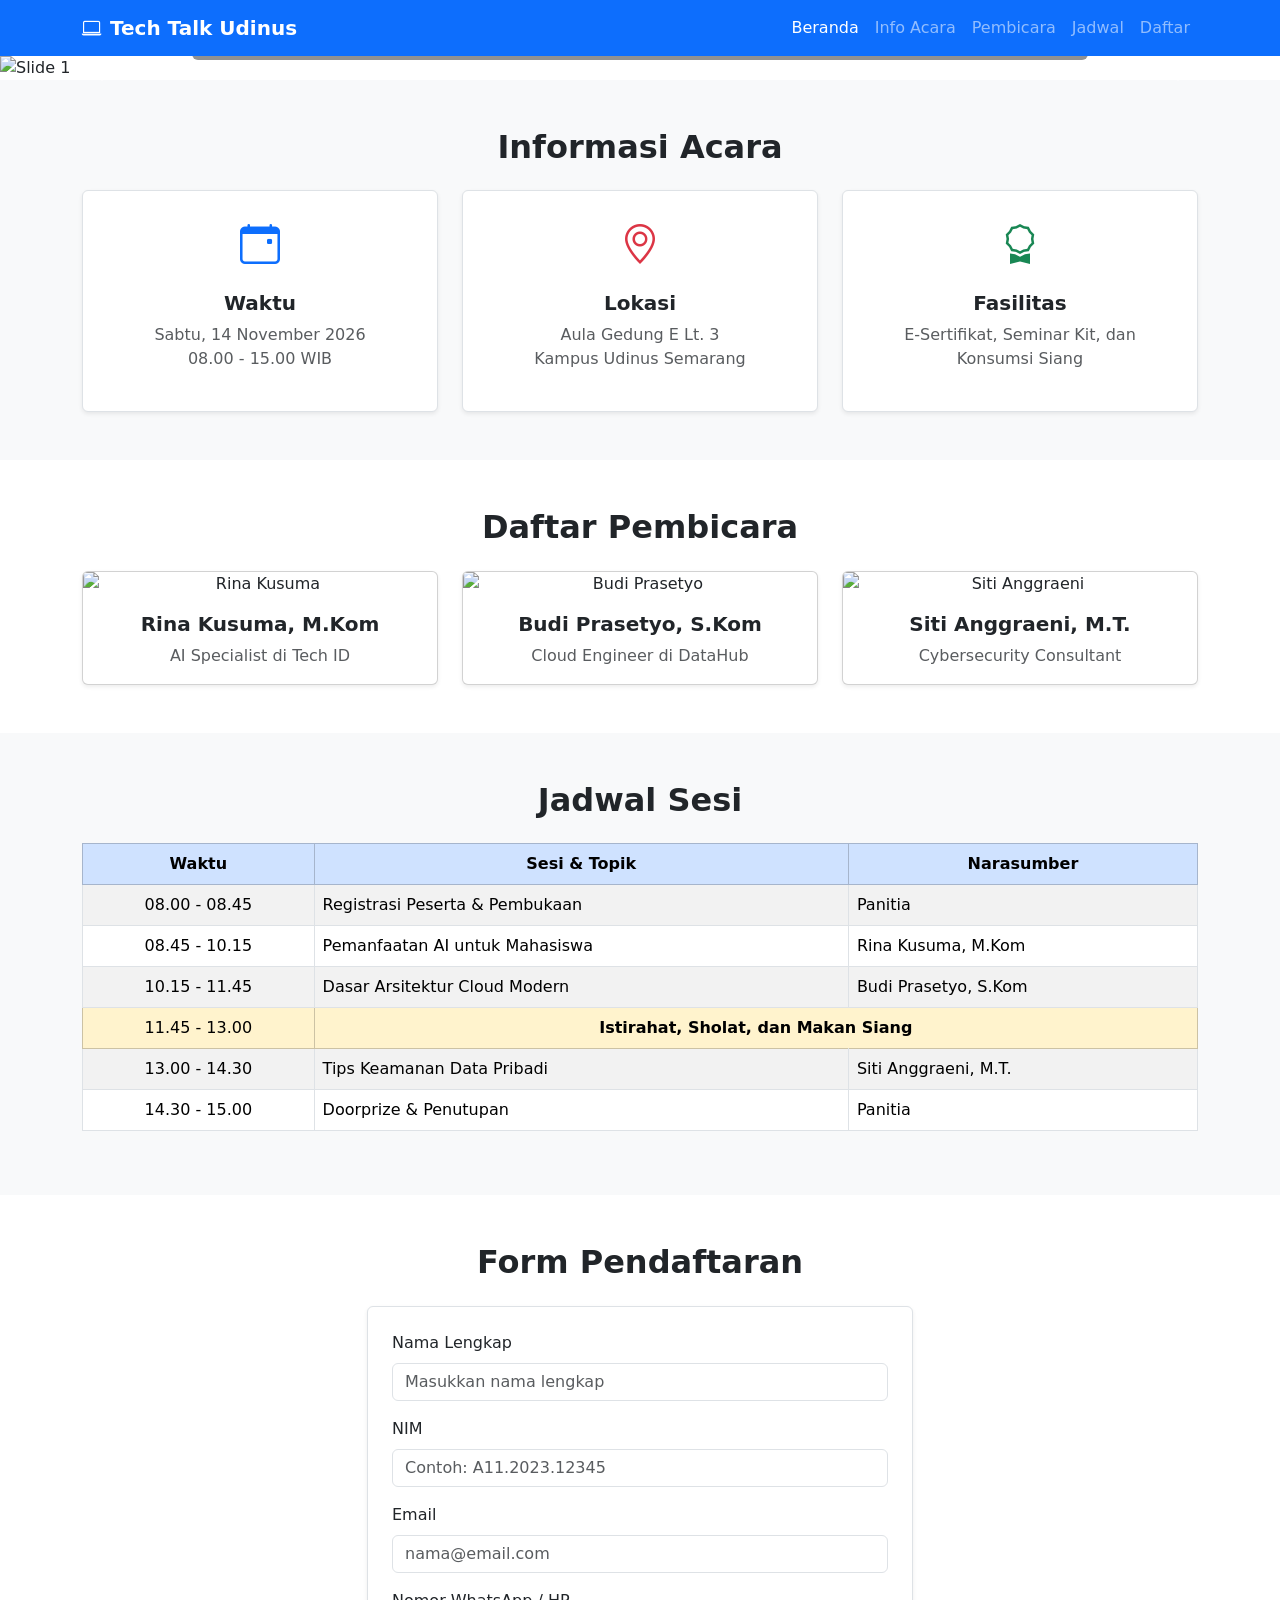
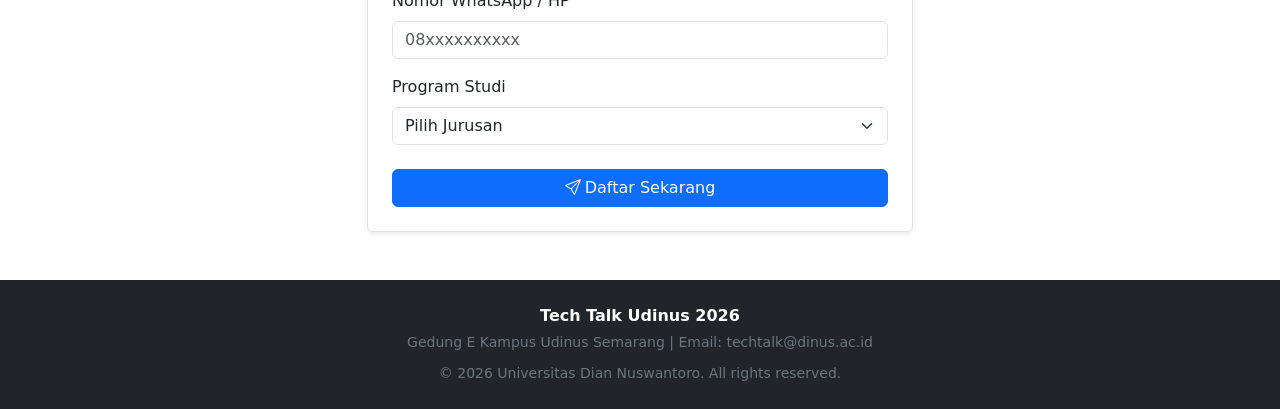
==== index.html @ ed598b99 "Initial commit" ====
<!DOCTYPE html>
<html lang="id">
<head>
  <meta charset="UTF-8">
  <meta name="viewport" content="width=device-width, initial-scale=1.0">
  <title>Tech Talk Udinus</title>

  <!-- Bootstrap 5 CSS CDN -->
  <link href="https://cdn.jsdelivr.net/npm/bootstrap@5.3.3/dist/css/bootstrap.min.css" rel="stylesheet">

  <!-- Bootstrap Icons CDN -->
  <link rel="stylesheet" href="https://cdn.jsdelivr.net/npm/bootstrap-icons@1.11.3/font/bootstrap-icons.min.css">
</head>
<body>

  <!-- ================= 1. NAVBAR ================= -->
  <nav class="navbar navbar-expand-lg navbar-dark bg-primary sticky-top">
    <div class="container">
      <a class="navbar-brand fw-bold" href="#">
        <i class="bi bi-laptop me-2"></i>Tech Talk Udinus
      </a>
      <button class="navbar-toggler" type="button" data-bs-toggle="collapse" data-bs-target="#navbarNav">
        <span class="navbar-toggler-icon"></span>
      </button>
      <div class="collapse navbar-collapse" id="navbarNav">
        <ul class="navbar-nav ms-auto">
          <li class="nav-item"><a class="nav-link active" href="#beranda">Beranda</a></li>
          <li class="nav-item"><a class="nav-link" href="#tentang">Info Acara</a></li>
          <li class="nav-item"><a class="nav-link" href="#pembicara">Pembicara</a></li>
          <li class="nav-item"><a class="nav-link" href="#jadwal">Jadwal</a></li>
          <li class="nav-item"><a class="nav-link" href="#daftar">Daftar</a></li>
        </ul>
      </div>
    </div>
  </nav>

  <!-- ================= 2. CAROUSEL (3 SLIDE) ================= -->
  <div id="beranda" class="carousel slide" data-bs-ride="carousel">
    <div class="carousel-indicators">
      <button type="button" data-bs-target="#beranda" data-bs-slide-to="0" class="active"></button>
      <button type="button" data-bs-target="#beranda" data-bs-slide-to="1"></button>
      <button type="button" data-bs-target="#beranda" data-bs-slide-to="2"></button>
    </div>
    <div class="carousel-inner">
      <div class="carousel-item active">
        <img src="https://picsum.photos/1200/400?random=1" class="d-block w-100" alt="Slide 1">
        <div class="carousel-caption d-none d-md-block bg-dark bg-opacity-50 rounded p-2">
          <h5>Seminar Nasional Tech Talk 2026</h5>
          <p>Membahas tren teknologi masa depan bersama praktisi ahli.</p>
        </div>
      </div>
      <div class="carousel-item">
        <img src="https://picsum.photos/1200/400?random=2" class="d-block w-100" alt="Slide 2">
        <div class="carousel-caption d-none d-md-block bg-dark bg-opacity-50 rounded p-2">
          <h5>Pembicara Berpengalaman</h5>
          <p>Belajar langsung dari pakar industri software dan data.</p>
        </div>
      </div>
      <div class="carousel-item">
        <img src="https://picsum.photos/1200/400?random=3" class="d-block w-100" alt="Slide 3">
        <div class="carousel-caption d-none d-md-block bg-dark bg-opacity-50 rounded p-2">
          <h5>Dapatkan Sertifikat & Doorprize</h5>
          <p>Terbuka untuk seluruh mahasiswa Udinus.</p>
        </div>
      </div>
    </div>
    <button class="carousel-control-prev" type="button" data-bs-target="#beranda" data-bs-slide="prev">
      <span class="carousel-control-prev-icon"></span>
    </button>
    <button class="carousel-control-next" type="button" data-bs-target="#beranda" data-bs-slide="next">
      <span class="carousel-control-next-icon"></span>
    </button>
  </div>

  <!-- ================= 3. INFO ACARA ================= -->
  <section id="tentang" class="py-5 bg-light">
    <div class="container text-center">
      <h2 class="fw-bold mb-4">Informasi Acara</h2>
      <div class="row g-4">
        <div class="col-md-4">
          <div class="p-4 bg-white border rounded shadow-sm h-100">
            <i class="bi bi-calendar-event text-primary fs-1"></i>
            <h5 class="mt-3 fw-bold">Waktu</h5>
            <p class="text-muted">Sabtu, 14 November 2026<br>08.00 - 15.00 WIB</p>
          </div>
        </div>
        <div class="col-md-4">
          <div class="p-4 bg-white border rounded shadow-sm h-100">
            <i class="bi bi-geo-alt text-danger fs-1"></i>
            <h5 class="mt-3 fw-bold">Lokasi</h5>
            <p class="text-muted">Aula Gedung E Lt. 3<br>Kampus Udinus Semarang</p>
          </div>
        </div>
        <div class="col-md-4">
          <div class="p-4 bg-white border rounded shadow-sm h-100">
            <i class="bi bi-award text-success fs-1"></i>
            <h5 class="mt-3 fw-bold">Fasilitas</h5>
            <p class="text-muted">E-Sertifikat, Seminar Kit, dan Konsumsi Siang</p>
          </div>
        </div>
      </div>
    </div>
  </section>

  <!-- ================= 4. PEMBICARA (CARD & GRID) ================= -->
  <section id="pembicara" class="py-5">
    <div class="container text-center">
      <h2 class="fw-bold mb-4">Daftar Pembicara</h2>
      <div class="row g-4">
        <!-- Card 1 -->
        <div class="col-12 col-md-4">
          <div class="card h-100 shadow-sm">
            <img src="https://picsum.photos/300/200?random=11" class="card-img-top" alt="Rina Kusuma">
            <div class="card-body">
              <h5 class="card-title fw-bold">Rina Kusuma, M.Kom</h5>
              <p class="card-text text-muted">AI Specialist di Tech ID</p>
            </div>
          </div>
        </div>
        <!-- Card 2 -->
        <div class="col-12 col-md-4">
          <div class="card h-100 shadow-sm">
            <img src="https://picsum.photos/300/200?random=12" class="card-img-top" alt="Budi Prasetyo">
            <div class="card-body">
              <h5 class="card-title fw-bold">Budi Prasetyo, S.Kom</h5>
              <p class="card-text text-muted">Cloud Engineer di DataHub</p>
            </div>
          </div>
        </div>
        <!-- Card 3 -->
        <div class="col-12 col-md-4">
          <div class="card h-100 shadow-sm">
            <img src="https://picsum.photos/300/200?random=13" class="card-img-top" alt="Siti Anggraeni">
            <div class="card-body">
              <h5 class="card-title fw-bold">Siti Anggraeni, M.T.</h5>
              <p class="card-text text-muted">Cybersecurity Consultant</p>
            </div>
          </div>
        </div>
      </div>
    </div>
  </section>

  <!-- ================= 5. JADWAL ACARA (TABLE) ================= -->
  <section id="jadwal" class="py-5 bg-light">
    <div class="container">
      <h2 class="fw-bold text-center mb-4">Jadwal Sesi</h2>
      <div class="table-responsive">
        <table class="table table-bordered table-striped align-middle">
          <thead class="table-primary text-center">
            <tr>
              <th>Waktu</th>
              <th>Sesi & Topik</th>
              <th>Narasumber</th>
            </tr>
          </thead>
          <tbody>
            <tr>
              <td class="text-center">08.00 - 08.45</td>
              <td>Registrasi Peserta & Pembukaan</td>
              <td>Panitia</td>
            </tr>
            <tr>
              <td class="text-center">08.45 - 10.15</td>
              <td>Pemanfaatan AI untuk Mahasiswa</td>
              <td>Rina Kusuma, M.Kom</td>
            </tr>
            <tr>
              <td class="text-center">10.15 - 11.45</td>
              <td>Dasar Arsitektur Cloud Modern</td>
              <td>Budi Prasetyo, S.Kom</td>
            </tr>
            <tr class="table-warning text-center">
              <td>11.45 - 13.00</td>
              <td colspan="2"><strong>Istirahat, Sholat, dan Makan Siang</strong></td>
            </tr>
            <tr>
              <td class="text-center">13.00 - 14.30</td>
              <td>Tips Keamanan Data Pribadi</td>
              <td>Siti Anggraeni, M.T.</td>
            </tr>
            <tr>
              <td class="text-center">14.30 - 15.00</td>
              <td>Doorprize & Penutupan</td>
              <td>Panitia</td>
            </tr>
          </tbody>
        </table>
      </div>
    </div>
  </section>

  <!-- ================= 6. FORM PENDAFTARAN ================= -->
  <section id="daftar" class="py-5">
    <div class="container">
      <h2 class="fw-bold text-center mb-4">Form Pendaftaran</h2>
      <div class="row justify-content-center">
        <div class="col-md-8 col-lg-6">
          <form class="card p-4 shadow-sm border">
            <!-- Nama -->
            <div class="mb-3">
              <label for="nama" class="form-label">Nama Lengkap</label>
              <input type="text" class="form-control" id="nama" placeholder="Masukkan nama lengkap" required>
            </div>
            <!-- NIM -->
            <div class="mb-3">
              <label for="nim" class="form-label">NIM</label>
              <input type="text" class="form-control" id="nim" placeholder="Contoh: A11.2023.12345" required>
            </div>
            <!-- Email -->
            <div class="mb-3">
              <label for="email" class="form-label">Email</label>
              <input type="email" class="form-control" id="email" placeholder="nama@email.com" required>
            </div>
            <!-- No HP -->
            <div class="mb-3">
              <label for="nohp" class="form-label">Nomor WhatsApp / HP</label>
              <input type="tel" class="form-control" id="nohp" placeholder="08xxxxxxxxxx" required>
            </div>
            <!-- Jurusan -->
            <div class="mb-3">
              <label for="jurusan" class="form-label">Program Studi</label>
              <select class="form-select" id="jurusan" required>
                <option value="" selected disabled>Pilih Jurusan</option>
                <option value="Teknik Informatika">Teknik Informatika</option>
                <option value="Sistem Informasi">Sistem Informasi</option>
                <option value="Desain Komunikasi Visual">Desain Komunikasi Visual</option>
                <option value="Ilmu Komunikasi">Ilmu Komunikasi</option>
              </select>
            </div>
            <!-- Tombol -->
            <button type="submit" class="btn btn-primary w-100 mt-2">
              <i class="bi bi-send me-1"></i>Daftar Sekarang
            </button>
          </form>
        </div>
      </div>
    </div>
  </section>

  <!-- ================= 7. FOOTER ================= -->
  <footer class="bg-dark text-white text-center py-4">
    <div class="container">
      <p class="mb-1 fw-bold">Tech Talk Udinus 2026</p>
      <p class="text-secondary small mb-2">Gedung E Kampus Udinus Semarang | Email: techtalk@dinus.ac.id</p>
      <small class="text-secondary">&copy; 2026 Universitas Dian Nuswantoro. All rights reserved.</small>
    </div>
  </footer>

  <!-- Bootstrap 5 JS Bundle CDN (Wajib buat Carousel & Navbar Mobile) -->
  <script src="https://cdn.jsdelivr.net/npm/bootstrap@5.3.3/dist/js/bootstrap.bundle.min.js"></script>
</body>
</html>
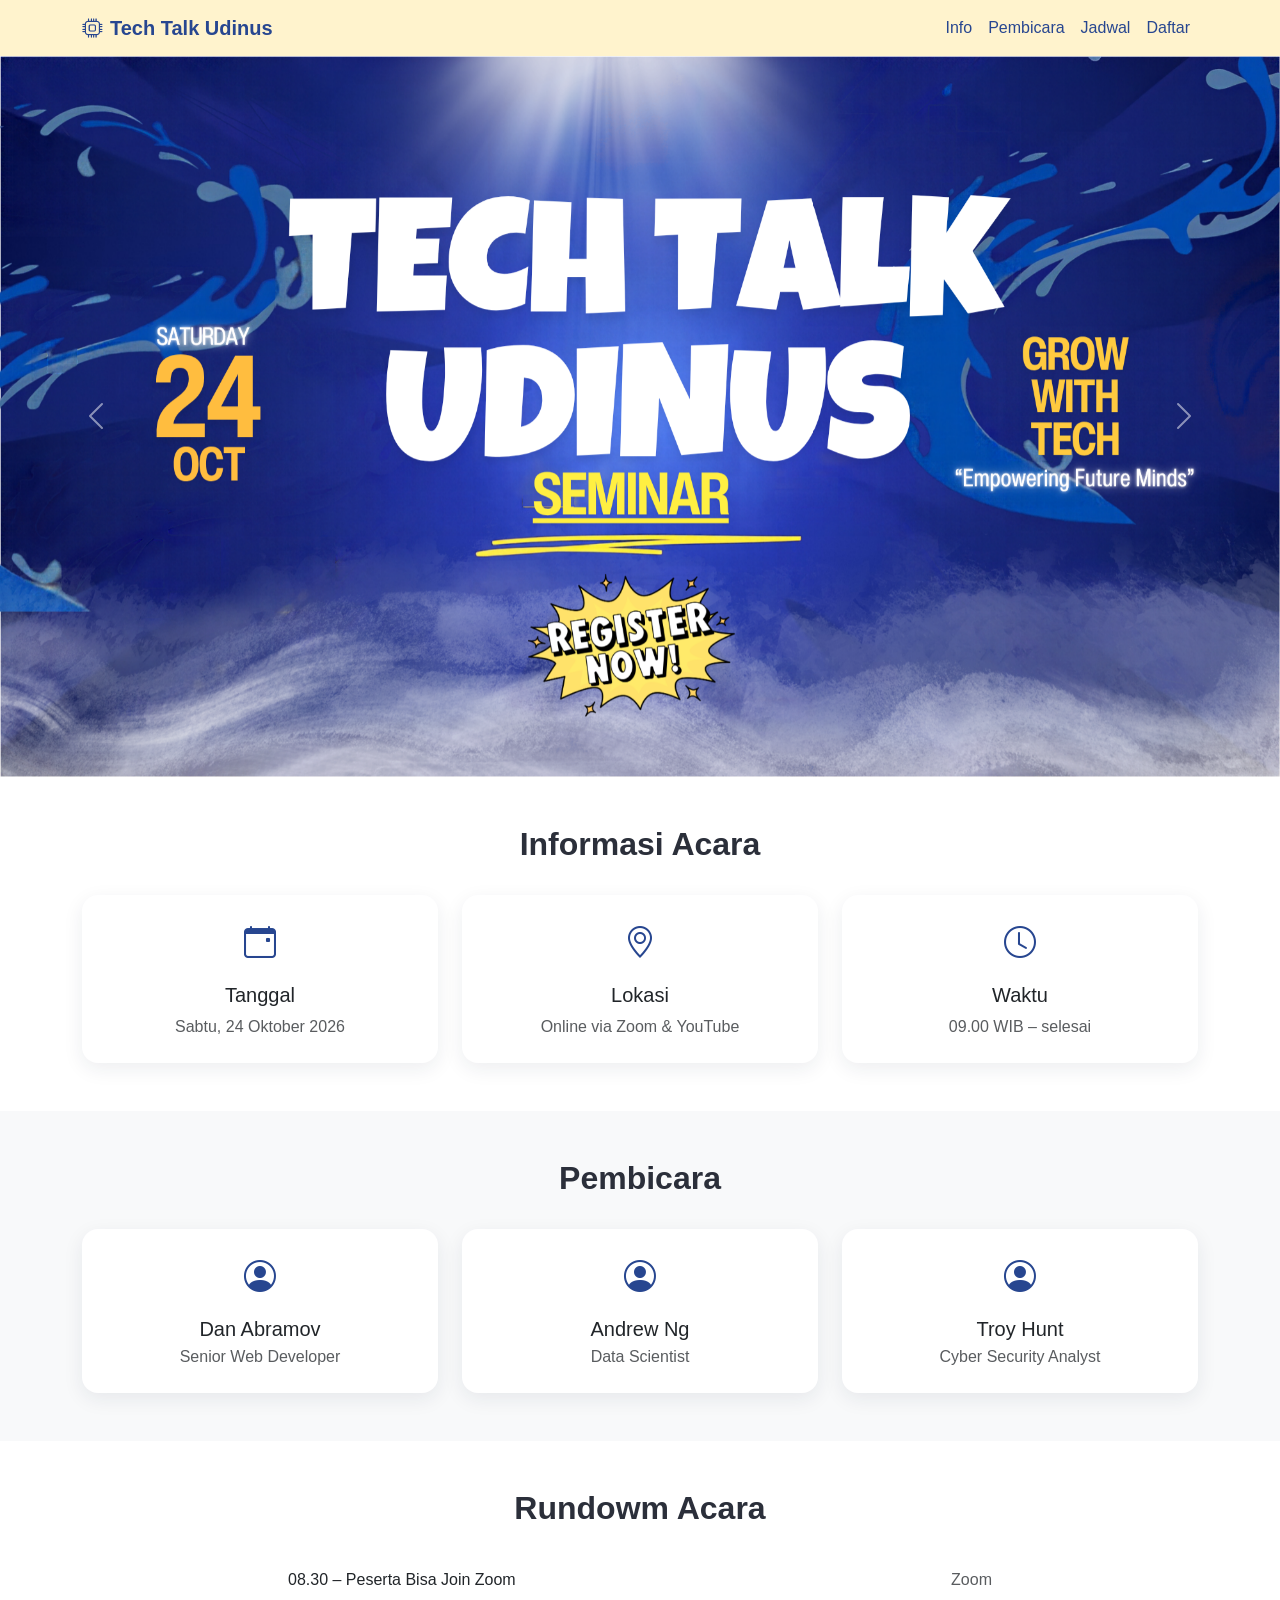
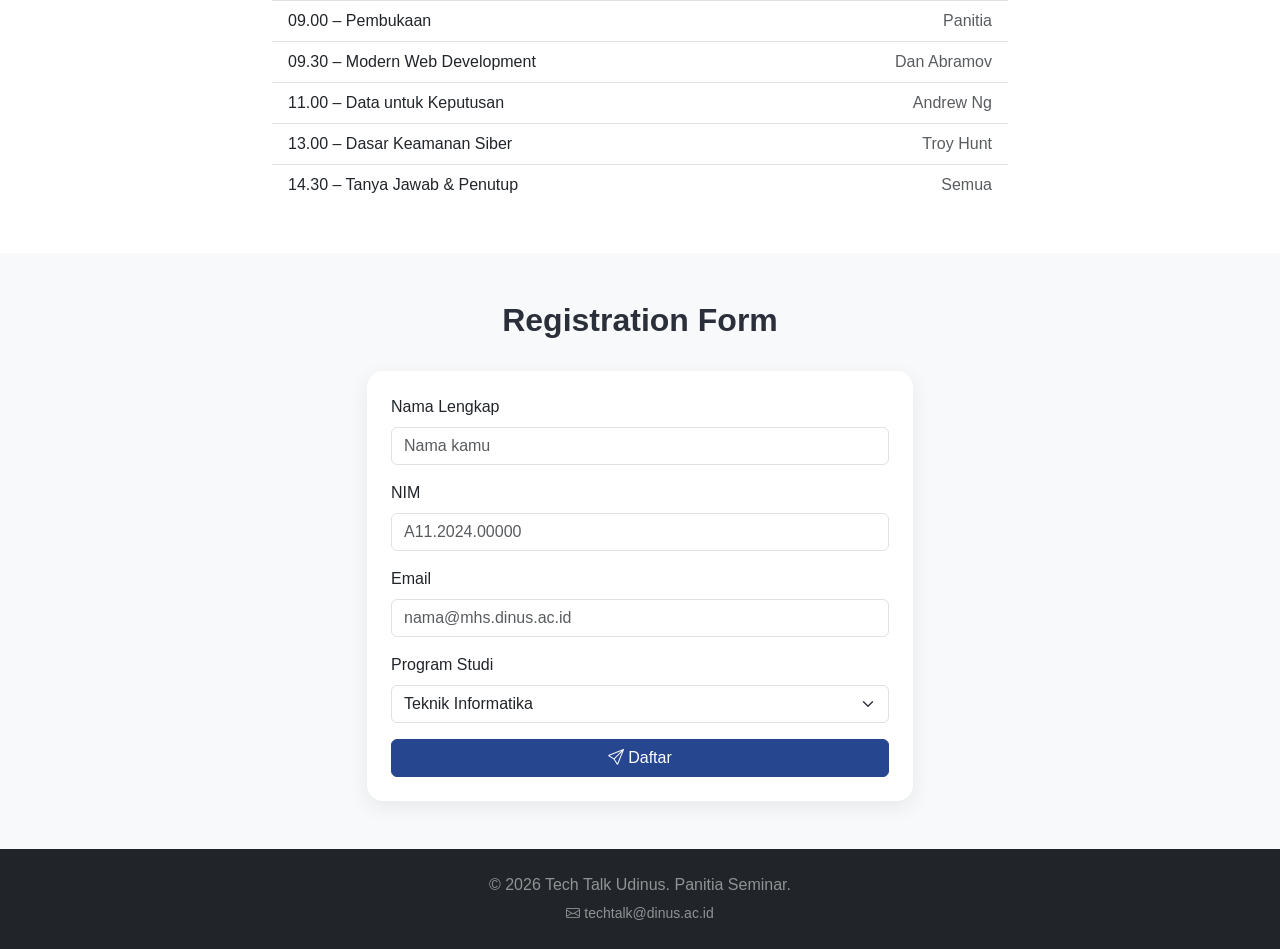
==== commit e3bea0af: "rename index file dan merubah layout serta asset yang tak terpakai" ====
--- a/index.html
+++ b/index.html
@@ -2,252 +2,173 @@
 <html lang="id">
 <head>
   <meta charset="UTF-8">
-  <meta name="viewport" content="width=device-width, initial-scale=1.0">
+  <meta name="viewport" content="width=device-width, initial-scale=1">
   <title>Tech Talk Udinus</title>
-
-  <!-- Bootstrap 5 CSS CDN -->
   <link href="https://cdn.jsdelivr.net/npm/bootstrap@5.3.3/dist/css/bootstrap.min.css" rel="stylesheet">
-
-  <!-- Bootstrap Icons CDN -->
-  <link rel="stylesheet" href="https://cdn.jsdelivr.net/npm/bootstrap-icons@1.11.3/font/bootstrap-icons.min.css">
+  <link href="https://cdn.jsdelivr.net/npm/bootstrap-icons@1.11.3/font/bootstrap-icons.css" rel="stylesheet">
+  <link href="https://fonts.googleapis.com/css2?family=Poppins:wght@400;600;700&display=swap" rel="stylesheet">
+  <link href="style.css" rel="stylesheet">
 </head>
 <body>
-
-  <!-- ================= 1. NAVBAR ================= -->
-  <nav class="navbar navbar-expand-lg navbar-dark bg-primary sticky-top">
-    <div class="container">
-      <a class="navbar-brand fw-bold" href="#">
-        <i class="bi bi-laptop me-2"></i>Tech Talk Udinus
-      </a>
-      <button class="navbar-toggler" type="button" data-bs-toggle="collapse" data-bs-target="#navbarNav">
-        <span class="navbar-toggler-icon"></span>
-      </button>
-      <div class="collapse navbar-collapse" id="navbarNav">
-        <ul class="navbar-nav ms-auto">
-          <li class="nav-item"><a class="nav-link active" href="#beranda">Beranda</a></li>
-          <li class="nav-item"><a class="nav-link" href="#tentang">Info Acara</a></li>
-          <li class="nav-item"><a class="nav-link" href="#pembicara">Pembicara</a></li>
-          <li class="nav-item"><a class="nav-link" href="#jadwal">Jadwal</a></li>
-          <li class="nav-item"><a class="nav-link" href="#daftar">Daftar</a></li>
-        </ul>
+  
+  <nav class="navbar navbar-expand-lg navbar-light bg-warning-subtle sticky-top">
+  <div class="container">
+    <a class="navbar-brand" href="#"><i class="bi bi-cpu me-2"></i>Tech Talk Udinus</a>
+    <button class="navbar-toggler" type="button" data-bs-toggle="collapse" data-bs-target="#menu">
+      <span class="navbar-toggler-icon"></span>
+    </button>
+    <div class="collapse navbar-collapse" id="menu">
+      <ul class="navbar-nav ms-auto">
+        <li class="nav-item"><a class="nav-link" href="#info">Info</a></li>
+        <li class="nav-item"><a class="nav-link" href="#pembicara">Pembicara</a></li>
+        <li class="nav-item"><a class="nav-link" href="#jadwal">Jadwal</a></li>
+        <li class="nav-item"><a class="nav-link" href="#daftar">Daftar</a></li>
+      </ul>
+    </div>
+  </div>
+</nav>
+  
+  <div id="hero" class="carousel slide" data-bs-ride="carousel">
+    <div class="carousel-inner">
+      <div class="carousel-item active">
+        <a href="#daftar"><img src="Asset/Banner Utamaa.png" class="d-block w-100" alt="Tech Talk Udinus 2026"></a>
+      </div>
+      <div class="carousel-item">
+        <img src="Asset/Banner 02.png" class="d-block w-100" alt="Belajar dari Praktisi">
+      </div>
+      <div class="carousel-item">
+        <img src="Asset/Banner 3.png" class="d-block w-100" alt="Gratis dan Bersertifikat">
       </div>
     </div>
-  </nav>
-
-  <!-- ================= 2. CAROUSEL (3 SLIDE) ================= -->
-  <div id="beranda" class="carousel slide" data-bs-ride="carousel">
-    <div class="carousel-indicators">
-      <button type="button" data-bs-target="#beranda" data-bs-slide-to="0" class="active"></button>
-      <button type="button" data-bs-target="#beranda" data-bs-slide-to="1"></button>
-      <button type="button" data-bs-target="#beranda" data-bs-slide-to="2"></button>
-    </div>
-    <div class="carousel-inner">
-      <div class="carousel-item active">
-        <img src="https://picsum.photos/1200/400?random=1" class="d-block w-100" alt="Slide 1">
-        <div class="carousel-caption d-none d-md-block bg-dark bg-opacity-50 rounded p-2">
-          <h5>Seminar Nasional Tech Talk 2026</h5>
-          <p>Membahas tren teknologi masa depan bersama praktisi ahli.</p>
+    <button class="carousel-control-prev" data-bs-target="#hero" data-bs-slide="prev">
+      <span class="carousel-control-prev-icon"></span>
+    </button>
+    <button class="carousel-control-next" data-bs-target="#hero" data-bs-slide="next">
+      <span class="carousel-control-next-icon"></span>
+    </button>
+  </div>
+  
+  <section id="info" class="py-5">
+    <div class="container text-center">
+      <h2 class="section-title">Informasi Acara</h2>
+      <div class="row g-4">
+        <div class="col-12 col-md-4">
+          <div class="card h-100 p-4">
+            <i class="bi bi-calendar-event icon-box"></i>
+            <h5 class="mt-3">Tanggal</h5>
+            <p class="text-muted mb-0">Sabtu, 24 Oktober 2026</p>
+          </div>
         </div>
-      </div>
-      <div class="carousel-item">
-        <img src="https://picsum.photos/1200/400?random=2" class="d-block w-100" alt="Slide 2">
-        <div class="carousel-caption d-none d-md-block bg-dark bg-opacity-50 rounded p-2">
-          <h5>Pembicara Berpengalaman</h5>
-          <p>Belajar langsung dari pakar industri software dan data.</p>
+        <div class="col-12 col-md-4">
+          <div class="card h-100 p-4">
+            <i class="bi bi-geo-alt icon-box"></i>
+            <h5 class="mt-3">Lokasi</h5>
+            <p class="text-muted mb-0">Online via Zoom &amp; YouTube</p>
+          </div>
         </div>
-      </div>
-      <div class="carousel-item">
-        <img src="https://picsum.photos/1200/400?random=3" class="d-block w-100" alt="Slide 3">
-        <div class="carousel-caption d-none d-md-block bg-dark bg-opacity-50 rounded p-2">
-          <h5>Dapatkan Sertifikat & Doorprize</h5>
-          <p>Terbuka untuk seluruh mahasiswa Udinus.</p>
+        <div class="col-12 col-md-4">
+          <div class="card h-100 p-4">
+            <i class="bi bi-clock icon-box"></i>
+            <h5 class="mt-3">Waktu</h5>
+            <p class="text-muted mb-0">09.00 WIB – selesai</p>
+          </div>
         </div>
       </div>
     </div>
-    <button class="carousel-control-prev" type="button" data-bs-target="#beranda" data-bs-slide="prev">
-      <span class="carousel-control-prev-icon"></span>
-    </button>
-    <button class="carousel-control-next" type="button" data-bs-target="#beranda" data-bs-slide="next">
-      <span class="carousel-control-next-icon"></span>
-    </button>
-  </div>
-
-  <!-- ================= 3. INFO ACARA ================= -->
-  <section id="tentang" class="py-5 bg-light">
+  </section>
+  
+  <section id="pembicara" class="py-5 bg-light">
     <div class="container text-center">
-      <h2 class="fw-bold mb-4">Informasi Acara</h2>
+      <h2 class="section-title">Pembicara</h2>
       <div class="row g-4">
-        <div class="col-md-4">
-          <div class="p-4 bg-white border rounded shadow-sm h-100">
-            <i class="bi bi-calendar-event text-primary fs-1"></i>
-            <h5 class="mt-3 fw-bold">Waktu</h5>
-            <p class="text-muted">Sabtu, 14 November 2026<br>08.00 - 15.00 WIB</p>
+        <div class="col-12 col-sm-6 col-lg-4">
+          <div class="card h-100 p-4">
+            <i class="bi bi-person-circle icon-box"></i>
+            <h5 class="mt-3 mb-1">Dan Abramov</h5>
+            <p class="text-muted mb-0">Senior Web Developer</p>
           </div>
         </div>
-        <div class="col-md-4">
-          <div class="p-4 bg-white border rounded shadow-sm h-100">
-            <i class="bi bi-geo-alt text-danger fs-1"></i>
-            <h5 class="mt-3 fw-bold">Lokasi</h5>
-            <p class="text-muted">Aula Gedung E Lt. 3<br>Kampus Udinus Semarang</p>
+        <div class="col-12 col-sm-6 col-lg-4">
+          <div class="card h-100 p-4">
+            <i class="bi bi-person-circle icon-box"></i>
+            <h5 class="mt-3 mb-1">Andrew Ng</h5>
+            <p class="text-muted mb-0">Data Scientist</p>
           </div>
         </div>
-        <div class="col-md-4">
-          <div class="p-4 bg-white border rounded shadow-sm h-100">
-            <i class="bi bi-award text-success fs-1"></i>
-            <h5 class="mt-3 fw-bold">Fasilitas</h5>
-            <p class="text-muted">E-Sertifikat, Seminar Kit, dan Konsumsi Siang</p>
+        <div class="col-12 col-sm-6 col-lg-4 mx-sm-auto mx-lg-0">
+          <div class="card h-100 p-4">
+            <i class="bi bi-person-circle icon-box"></i>
+            <h5 class="mt-3 mb-1">Troy Hunt</h5>
+            <p class="text-muted mb-0">Cyber Security Analyst</p>
           </div>
         </div>
       </div>
     </div>
   </section>
 
-  <!-- ================= 4. PEMBICARA (CARD & GRID) ================= -->
-  <section id="pembicara" class="py-5">
-    <div class="container text-center">
-      <h2 class="fw-bold mb-4">Daftar Pembicara</h2>
-      <div class="row g-4">
-        <!-- Card 1 -->
-        <div class="col-12 col-md-4">
-          <div class="card h-100 shadow-sm">
-            <img src="https://picsum.photos/300/200?random=11" class="card-img-top" alt="Rina Kusuma">
-            <div class="card-body">
-              <h5 class="card-title fw-bold">Rina Kusuma, M.Kom</h5>
-              <p class="card-text text-muted">AI Specialist di Tech ID</p>
-            </div>
-          </div>
+  <section id="jadwal" class="py-5">
+    <div class="container">
+      <h2 class="section-title text-center">Rundowm Acara</h2>
+      <div class="row justify-content-center">
+        <div class="col-12 col-lg-8">
+          <ul class="list-group list-group-flush">
+            <li class="list-group-item d-flex justify-content-between"><span>08.30 – Peserta Bisa Join Zoom</span><span class="text-muted">Zoom</span></li>
+            <li class="list-group-item d-flex justify-content-between"><span>09.00 – Pembukaan</span><span class="text-muted">Panitia</span></li>
+            <li class="list-group-item d-flex justify-content-between"><span>09.30 – Modern Web Development</span><span class="text-muted">Dan Abramov</span></li>
+            <li class="list-group-item d-flex justify-content-between"><span>11.00 – Data untuk Keputusan</span><span class="text-muted">Andrew Ng</span></li>
+            <li class="list-group-item d-flex justify-content-between"><span>13.00 – Dasar Keamanan Siber</span><span class="text-muted">Troy Hunt</span></li>
+            <li class="list-group-item d-flex justify-content-between"><span>14.30 – Tanya Jawab & Penutup</span><span class="text-muted">Semua</span></li>
+          </ul>
         </div>
-        <!-- Card 2 -->
-        <div class="col-12 col-md-4">
-          <div class="card h-100 shadow-sm">
-            <img src="https://picsum.photos/300/200?random=12" class="card-img-top" alt="Budi Prasetyo">
-            <div class="card-body">
-              <h5 class="card-title fw-bold">Budi Prasetyo, S.Kom</h5>
-              <p class="card-text text-muted">Cloud Engineer di DataHub</p>
-            </div>
-          </div>
-        </div>
-        <!-- Card 3 -->
-        <div class="col-12 col-md-4">
-          <div class="card h-100 shadow-sm">
-            <img src="https://picsum.photos/300/200?random=13" class="card-img-top" alt="Siti Anggraeni">
-            <div class="card-body">
-              <h5 class="card-title fw-bold">Siti Anggraeni, M.T.</h5>
-              <p class="card-text text-muted">Cybersecurity Consultant</p>
-            </div>
+      </div>
+    </div>
+  </section>
+  
+  <section id="daftar" class="py-5 bg-light">
+    <div class="container">
+      <h2 class="section-title text-center">Registration Form</h2>
+      <div class="row justify-content-center">
+        <div class="col-12 col-md-8 col-lg-6">
+          <div class="card p-4">
+            <form>
+              <div class="mb-3">
+                <label class="form-label">Nama Lengkap</label>
+                <input type="text" class="form-control" placeholder="Nama kamu" required>
+              </div>
+              <div class="mb-3">
+                <label class="form-label">NIM</label>
+                <input type="text" class="form-control" placeholder="A11.2024.00000" required>
+              </div>
+              <div class="mb-3">
+                <label class="form-label">Email</label>
+                <input type="email" class="form-control" placeholder="nama@mhs.dinus.ac.id" required>
+              </div>
+              <div class="mb-3">
+                <label class="form-label">Program Studi</label>
+                <select class="form-select">
+                  <option>Teknik Informatika</option>
+                  <option>Sistem Informasi</option>
+                  <option>Desain Komunikasi Visual</option>
+                  <option>Lainnya</option>
+                </select>
+              </div>
+              <button type="submit" class="btn btn-primary w-100">
+                <i class="bi bi-send me-1"></i>Daftar
+              </button>
+            </form>
           </div>
         </div>
       </div>
     </div>
   </section>
-
-  <!-- ================= 5. JADWAL ACARA (TABLE) ================= -->
-  <section id="jadwal" class="py-5 bg-light">
+  
+  <footer class="bg-dark text-white-50 text-center py-4">
     <div class="container">
-      <h2 class="fw-bold text-center mb-4">Jadwal Sesi</h2>
-      <div class="table-responsive">
-        <table class="table table-bordered table-striped align-middle">
-          <thead class="table-primary text-center">
-            <tr>
-              <th>Waktu</th>
-              <th>Sesi & Topik</th>
-              <th>Narasumber</th>
-            </tr>
-          </thead>
-          <tbody>
-            <tr>
-              <td class="text-center">08.00 - 08.45</td>
-              <td>Registrasi Peserta & Pembukaan</td>
-              <td>Panitia</td>
-            </tr>
-            <tr>
-              <td class="text-center">08.45 - 10.15</td>
-              <td>Pemanfaatan AI untuk Mahasiswa</td>
-              <td>Rina Kusuma, M.Kom</td>
-            </tr>
-            <tr>
-              <td class="text-center">10.15 - 11.45</td>
-              <td>Dasar Arsitektur Cloud Modern</td>
-              <td>Budi Prasetyo, S.Kom</td>
-            </tr>
-            <tr class="table-warning text-center">
-              <td>11.45 - 13.00</td>
-              <td colspan="2"><strong>Istirahat, Sholat, dan Makan Siang</strong></td>
-            </tr>
-            <tr>
-              <td class="text-center">13.00 - 14.30</td>
-              <td>Tips Keamanan Data Pribadi</td>
-              <td>Siti Anggraeni, M.T.</td>
-            </tr>
-            <tr>
-              <td class="text-center">14.30 - 15.00</td>
-              <td>Doorprize & Penutupan</td>
-              <td>Panitia</td>
-            </tr>
-          </tbody>
-        </table>
-      </div>
-    </div>
-  </section>
-
-  <!-- ================= 6. FORM PENDAFTARAN ================= -->
-  <section id="daftar" class="py-5">
-    <div class="container">
-      <h2 class="fw-bold text-center mb-4">Form Pendaftaran</h2>
-      <div class="row justify-content-center">
-        <div class="col-md-8 col-lg-6">
-          <form class="card p-4 shadow-sm border">
-            <!-- Nama -->
-            <div class="mb-3">
-              <label for="nama" class="form-label">Nama Lengkap</label>
-              <input type="text" class="form-control" id="nama" placeholder="Masukkan nama lengkap" required>
-            </div>
-            <!-- NIM -->
-            <div class="mb-3">
-              <label for="nim" class="form-label">NIM</label>
-              <input type="text" class="form-control" id="nim" placeholder="Contoh: A11.2023.12345" required>
-            </div>
-            <!-- Email -->
-            <div class="mb-3">
-              <label for="email" class="form-label">Email</label>
-              <input type="email" class="form-control" id="email" placeholder="nama@email.com" required>
-            </div>
-            <!-- No HP -->
-            <div class="mb-3">
-              <label for="nohp" class="form-label">Nomor WhatsApp / HP</label>
-              <input type="tel" class="form-control" id="nohp" placeholder="08xxxxxxxxxx" required>
-            </div>
-            <!-- Jurusan -->
-            <div class="mb-3">
-              <label for="jurusan" class="form-label">Program Studi</label>
-              <select class="form-select" id="jurusan" required>
-                <option value="" selected disabled>Pilih Jurusan</option>
-                <option value="Teknik Informatika">Teknik Informatika</option>
-                <option value="Sistem Informasi">Sistem Informasi</option>
-                <option value="Desain Komunikasi Visual">Desain Komunikasi Visual</option>
-                <option value="Ilmu Komunikasi">Ilmu Komunikasi</option>
-              </select>
-            </div>
-            <!-- Tombol -->
-            <button type="submit" class="btn btn-primary w-100 mt-2">
-              <i class="bi bi-send me-1"></i>Daftar Sekarang
-            </button>
-          </form>
-        </div>
-      </div>
-    </div>
-  </section>
-
-  <!-- ================= 7. FOOTER ================= -->
-  <footer class="bg-dark text-white text-center py-4">
-    <div class="container">
-      <p class="mb-1 fw-bold">Tech Talk Udinus 2026</p>
-      <p class="text-secondary small mb-2">Gedung E Kampus Udinus Semarang | Email: techtalk@dinus.ac.id</p>
-      <small class="text-secondary">&copy; 2026 Universitas Dian Nuswantoro. All rights reserved.</small>
+      <p class="mb-1">&copy; 2026 Tech Talk Udinus. Panitia Seminar.</p>
+      <small><i class="bi bi-envelope me-1"></i>techtalk@dinus.ac.id</small>
     </div>
   </footer>
 
-  <!-- Bootstrap 5 JS Bundle CDN (Wajib buat Carousel & Navbar Mobile) -->
   <script src="https://cdn.jsdelivr.net/npm/bootstrap@5.3.3/dist/js/bootstrap.bundle.min.js"></script>
 </body>
 </html>
--- a/style.css
+++ b/style.css
@@ -0,0 +1,8 @@
+body { font-family: 'Poppins', sans-serif; color: #2b2f3a; scroll-behavior: smooth; }
+.navbar-brand { font-weight: 700; }
+.section-title { font-weight: 700; margin-bottom: 2rem; }
+.card { border: 0; border-radius: 1rem; box-shadow: 0 6px 20px rgba(20, 33, 61, .08); }
+.icon-box { font-size: 2rem; color: #274690; }
+.btn-primary { background: #274690; border-color: #274690; }
+.btn-primary:hover { background: #14213d; border-color: #14213d; }
+.navbar-brand, .navbar .nav-link { color: #274690 !important; }
